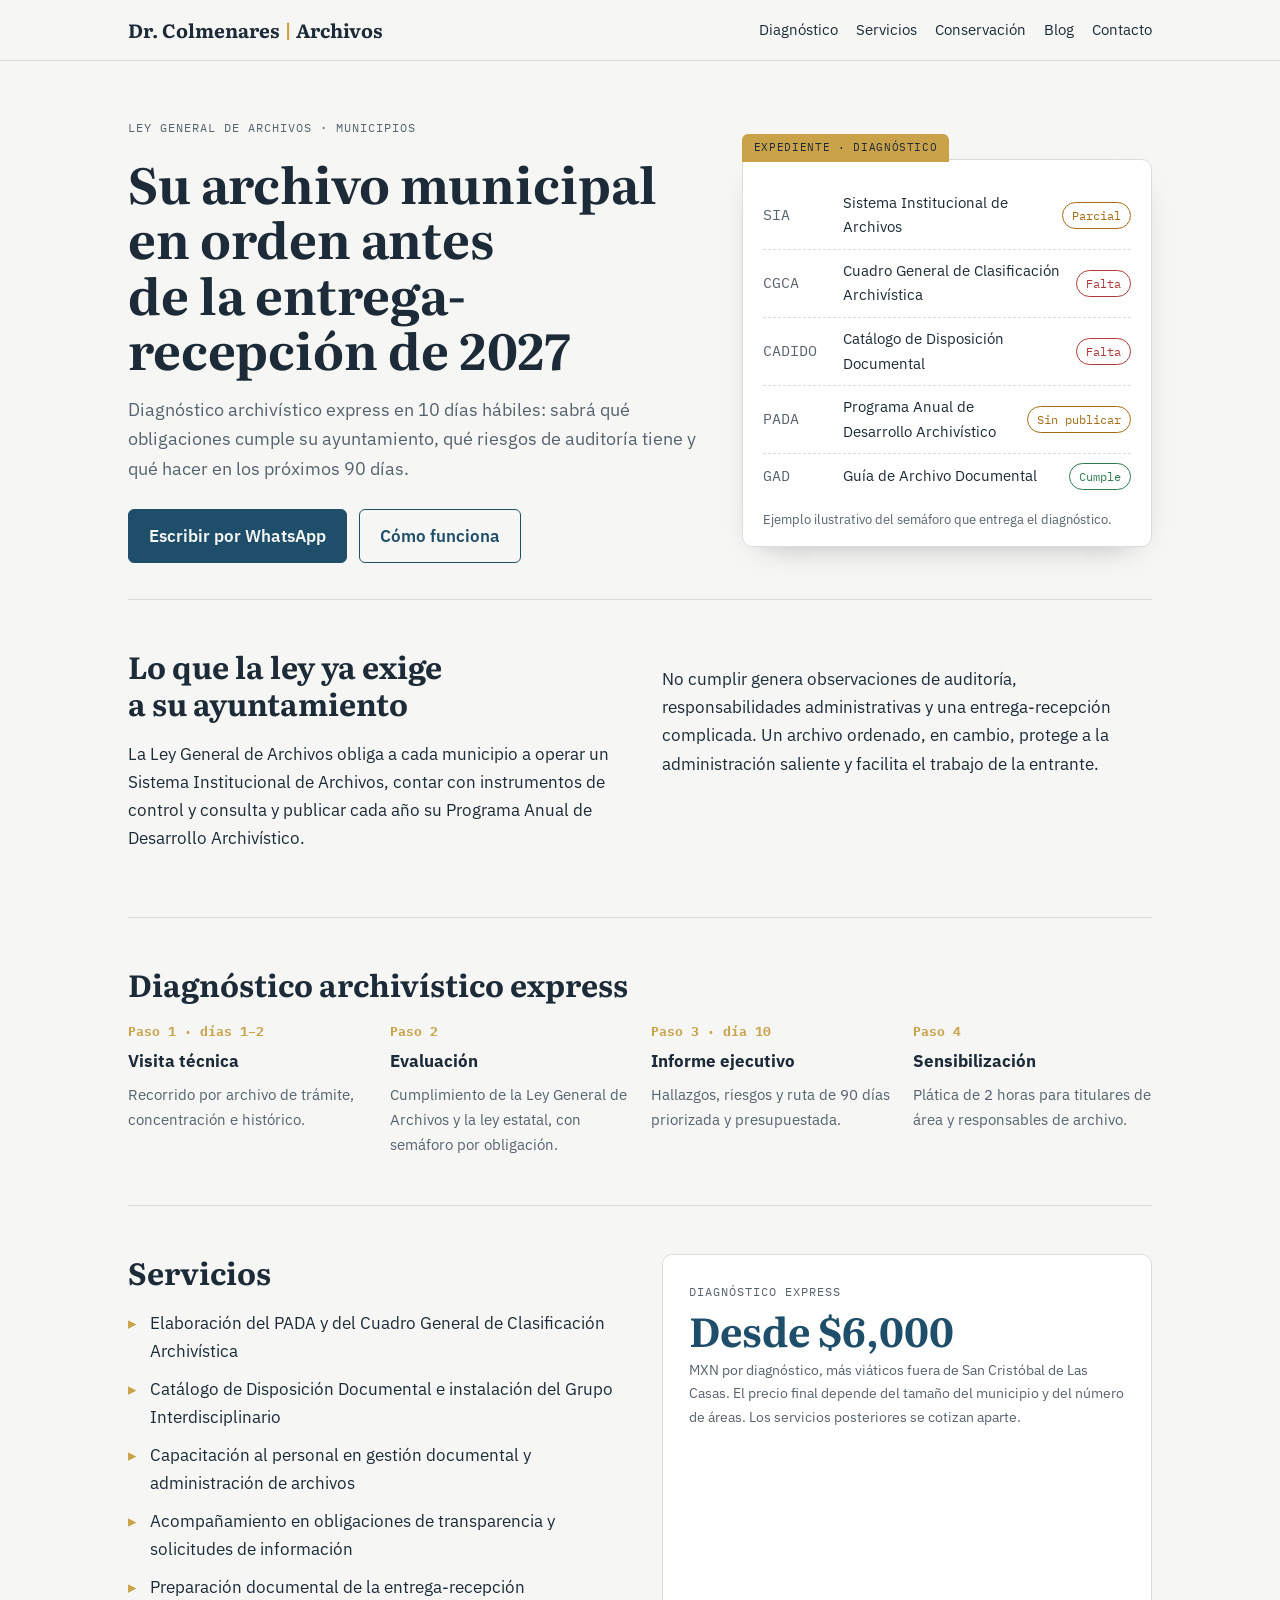
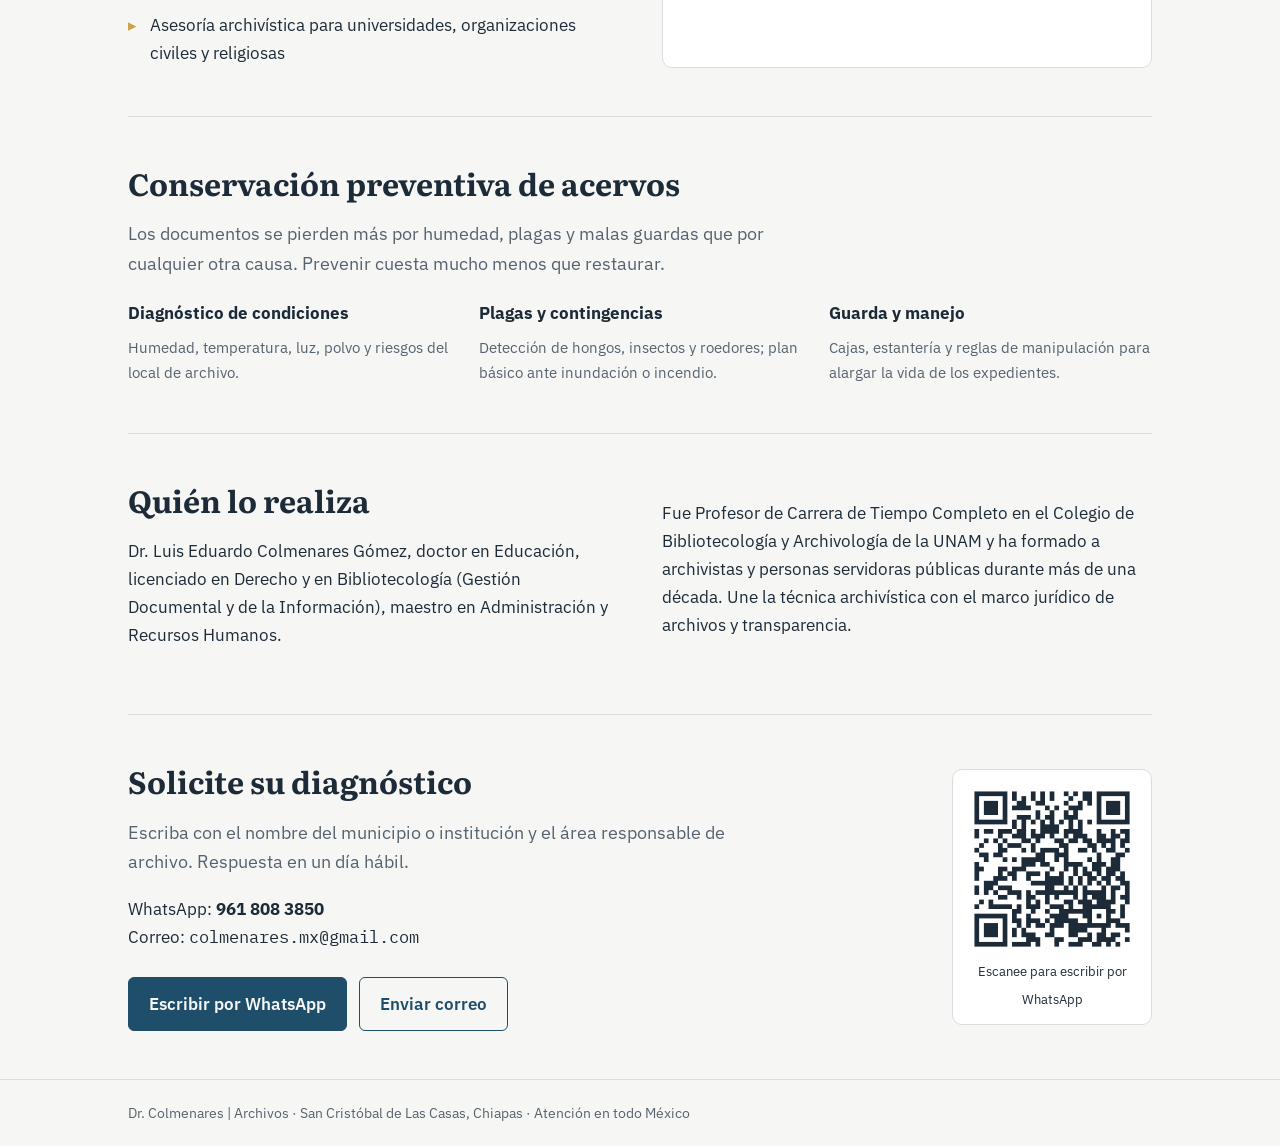
==== index.html @ ddfb0374 "Sitio inicial de Dr. Colmenares | Archivos Co-Authored-By: Claude Opus 5.5 <noreply@anthropic.com> C" ====
<!doctype html>
<html lang="es-MX">
<head>
<meta charset="utf-8">
<meta name="viewport" content="width=device-width, initial-scale=1">
<title>Dr. Colmenares | Archivos — Gestión documental y transparencia para municipios</title>
<meta name="description" content="Diagnóstico archivístico express para municipios en 10 días hábiles: cumplimiento de la Ley General de Archivos, conservación preventiva y preparación de la entrega-recepción.">
<meta property="og:title" content="Dr. Colmenares | Archivos">
<meta property="og:description" content="Su archivo municipal en orden antes de la entrega-recepción de 2027. Diagnóstico archivístico express.">
<meta property="og:type" content="website">
<meta property="og:locale" content="es_MX">
<link rel="icon" href="img/icono.svg" type="image/svg+xml">
<link rel="preconnect" href="https://fonts.googleapis.com">
<link rel="stylesheet" href="https://fonts.googleapis.com/css2?family=Literata:opsz,wght@7..72,500;7..72,700&family=IBM+Plex+Sans:wght@400;500;600&family=IBM+Plex+Mono:wght@400;500&display=swap">
<link rel="stylesheet" href="css/estilo.css">
<script type="application/ld+json">
{"@context":"https://schema.org","@type":"ProfessionalService","name":"Dr. Colmenares | Archivos","description":"Consultoría en gestión documental, archivos, conservación preventiva y transparencia para municipios y sujetos obligados.","areaServed":"MX","address":{"@type":"PostalAddress","addressLocality":"San Cristóbal de Las Casas","addressRegion":"Chiapas","addressCountry":"MX"},"email":"colmenares.mx@gmail.com","telephone":"+52 961 808 3850","founder":{"@type":"Person","name":"Luis Eduardo Colmenares Gómez","honorificPrefix":"Dr."}}
</script>
</head>
<body>
<header class="top"><div class="wrap">
  <a class="brand" href="./">Dr. Colmenares <span>|</span> Archivos</a>
  <nav class="menu"><a href="#diagnostico">Diagnóstico</a><a href="#servicios">Servicios</a><a href="#conservacion">Conservación</a><a href="blog/">Blog</a><a href="#contacto">Contacto</a></nav>
</div></header>

<main class="wrap">
  <div class="hero">
    <div>
      <div class="eyebrow">Ley General de Archivos · Municipios</div>
      <h1>Su archivo municipal en orden antes de la entrega-recepción de 2027</h1>
      <p class="lead">Diagnóstico archivístico express en 10 días hábiles: sabrá qué obligaciones cumple su ayuntamiento, qué riesgos de auditoría tiene y qué hacer en los próximos 90 días.</p>
      <div class="cta">
        <a class="btn primary" href="https://wa.me/529618083850?text=Hola%20Dr.%20Colmenares" target="_blank" rel="noopener">Escribir por WhatsApp</a>
        <a class="btn ghost" href="#diagnostico">Cómo funciona</a>
      </div>
    </div>
    <div class="folder" aria-label="Ejemplo del semáforo de cumplimiento">
      <div class="row"><span class="code">SIA</span><span>Sistema Institucional de Archivos</span><span class="pill warn">Parcial</span></div>
      <div class="row"><span class="code">CGCA</span><span>Cuadro General de Clasificación Archivística</span><span class="pill bad">Falta</span></div>
      <div class="row"><span class="code">CADIDO</span><span>Catálogo de Disposición Documental</span><span class="pill bad">Falta</span></div>
      <div class="row"><span class="code">PADA</span><span>Programa Anual de Desarrollo Archivístico</span><span class="pill warn">Sin publicar</span></div>
      <div class="row"><span class="code">GAD</span><span>Guía de Archivo Documental</span><span class="pill ok">Cumple</span></div>
      <p class="note">Ejemplo ilustrativo del semáforo que entrega el diagnóstico.</p>
    </div>
  </div>

  <section id="problema" class="cols">
    <div>
      <h2>Lo que la ley ya exige a su ayuntamiento</h2>
      <p>La Ley General de Archivos obliga a cada municipio a operar un Sistema Institucional de Archivos, contar con instrumentos de control y consulta y publicar cada año su Programa Anual de Desarrollo Archivístico.</p>
    </div>
    <div>
      <p>No cumplir genera observaciones de auditoría, responsabilidades administrativas y una entrega-recepción complicada. Un archivo ordenado, en cambio, protege a la administración saliente y facilita el trabajo de la entrante.</p>
    </div>
  </section>

  <section id="diagnostico">
    <h2>Diagnóstico archivístico express</h2>
    <div class="steps">
      <div><b>Paso 1 · días 1–2</b><h3>Visita técnica</h3><p>Recorrido por archivo de trámite, concentración e histórico.</p></div>
      <div><b>Paso 2</b><h3>Evaluación</h3><p>Cumplimiento de la Ley General de Archivos y la ley estatal, con semáforo por obligación.</p></div>
      <div><b>Paso 3 · día 10</b><h3>Informe ejecutivo</h3><p>Hallazgos, riesgos y ruta de 90 días priorizada y presupuestada.</p></div>
      <div><b>Paso 4</b><h3>Sensibilización</h3><p>Plática de 2 horas para titulares de área y responsables de archivo.</p></div>
    </div>
  </section>

  <section id="servicios" class="cols">
    <div>
      <h2>Servicios</h2>
      <ul class="clean">
        <li>Elaboración del PADA y del Cuadro General de Clasificación Archivística</li>
        <li>Catálogo de Disposición Documental e instalación del Grupo Interdisciplinario</li>
        <li>Capacitación al personal en gestión documental y administración de archivos</li>
        <li>Acompañamiento en obligaciones de transparencia y solicitudes de información</li>
        <li>Preparación documental de la entrega-recepción</li>
        <li>Asesoría archivística para universidades, organizaciones civiles y religiosas</li>
      </ul>
    </div>
    <div class="price">
      <span class="eyebrow">Diagnóstico express</span>
      <span class="amt">Desde $6,000</span>
      <small>MXN por diagnóstico, más viáticos fuera de San Cristóbal de Las Casas. El precio final depende del tamaño del municipio y del número de áreas. Los servicios posteriores se cotizan aparte.</small>
    </div>
  </section>

  <section id="conservacion">
    <h2>Conservación preventiva de acervos</h2>
    <p class="lead">Los documentos se pierden más por humedad, plagas y malas guardas que por cualquier otra causa. Prevenir cuesta mucho menos que restaurar.</p>
    <div class="grid3" style="margin-top:22px">
      <div><h3>Diagnóstico de condiciones</h3><p>Humedad, temperatura, luz, polvo y riesgos del local de archivo.</p></div>
      <div><h3>Plagas y contingencias</h3><p>Detección de hongos, insectos y roedores; plan básico ante inundación o incendio.</p></div>
      <div><h3>Guarda y manejo</h3><p>Cajas, estantería y reglas de manipulación para alargar la vida de los expedientes.</p></div>
    </div>
  </section>

  <section id="perfil" class="cols">
    <div>
      <h2>Quién lo realiza</h2>
      <p>Dr. Luis Eduardo Colmenares Gómez, doctor en Educación, licenciado en Derecho y en Bibliotecología (Gestión Documental y de la Información), maestro en Administración y Recursos Humanos.</p>
    </div>
    <div>
      <p>Fue Profesor de Carrera de Tiempo Completo en el Colegio de Bibliotecología y Archivología de la UNAM y ha formado a archivistas y personas servidoras públicas durante más de una década. Une la técnica archivística con el marco jurídico de archivos y transparencia.</p>
    </div>
  </section>

  <section id="contacto" class="contact">
    <div>
      <h2>Solicite su diagnóstico</h2>
      <p class="lead">Escriba con el nombre del municipio o institución y el área responsable de archivo. Respuesta en un día hábil.</p>
      <p>WhatsApp: <strong>961 808 3850</strong><br>Correo: <span class="mail">colmenares.mx@gmail.com</span></p>
      <div class="cta"><a class="btn primary" href="https://wa.me/529618083850?text=Hola%20Dr.%20Colmenares" target="_blank" rel="noopener">Escribir por WhatsApp</a><a class="btn ghost" href="mailto:colmenares.mx@gmail.com">Enviar correo</a></div>
    </div>
    <div class="qr"><img src="img/qr-whatsapp.png" alt="Código QR para escribir por WhatsApp al Dr. Colmenares" width="200" height="200"><span>Escanee para escribir por WhatsApp</span></div>
  </section>
</main>

<footer><div class="wrap">Dr. Colmenares | Archivos · San Cristóbal de Las Casas, Chiapas · Atención en todo México</div></footer>
</body>
</html>
---- css/estilo.css ----
/* Dr. Colmenares | Archivos — expediente: columna documental con pestaña manila */
:root{
  --bg:#f6f7f5; --surface:#ffffff; --ink:#1d2b38; --muted:#56626e; --line:#d9dedd;
  --accent:#1f4e6b; --manila:#c9a24a; --ok:#2f7d4f; --warn:#a86b12; --bad:#b33a3a;
  --display:"Literata", Georgia, serif; --body:"IBM Plex Sans", system-ui, sans-serif; --mono:"IBM Plex Mono", ui-monospace, monospace;
  color-scheme:light;
}
@media (prefers-color-scheme: dark){:root{
  --bg:#12181e; --surface:#1a222a; --ink:#e4e9ec; --muted:#9aa7b1; --line:#2c3843;
  --accent:#7fb3d3; --manila:#d8b866; --ok:#5fbf86; --warn:#e0a84a; --bad:#e07070; color-scheme:dark}}
*{box-sizing:border-box}
html{scroll-behavior:smooth}
body{margin:0;background:var(--bg);color:var(--ink);font-family:var(--body);font-size:17px;line-height:1.65}
img{max-width:100%;height:auto}
a{color:var(--accent)}
a:focus-visible,button:focus-visible{outline:2px solid var(--manila);outline-offset:2px}
.wrap{max-width:1060px;margin:0 auto;padding:0 max(18px,env(safe-area-inset-left))}
header.top{position:sticky;top:0;z-index:10;background:var(--bg);border-bottom:1px solid var(--line)}
header.top .wrap{display:flex;justify-content:space-between;align-items:center;gap:12px;flex-wrap:wrap;padding-block:14px}
.brand{font-family:var(--display);font-weight:700;font-size:1.2rem;text-decoration:none;color:var(--ink)}
.brand span{color:var(--manila)}
nav.menu{display:flex;gap:18px;flex-wrap:wrap;font-size:.95rem}
nav.menu a{text-decoration:none;color:var(--ink)} nav.menu a:hover{color:var(--accent)}
.eyebrow{font-family:var(--mono);font-size:.78rem;letter-spacing:.08em;text-transform:uppercase;color:var(--muted)}
h1{font-family:var(--display);font-size:clamp(2rem,4.6vw,3.1rem);line-height:1.12;margin:.35em 0 .35em;text-wrap:balance}
h2{font-family:var(--display);font-size:clamp(1.5rem,3vw,1.9rem);line-height:1.2;margin:0 0 .6em;text-wrap:balance}
h3{font-size:1.05rem;margin:0 0 .4em}
.lead{font-size:1.12rem;color:var(--muted);max-width:60ch}
.hero{display:grid;grid-template-columns:1.25fr .9fr;gap:44px;align-items:center;padding-block:56px 36px}
.hero>*,.cols>*,.grid3>*{min-width:0}
.cta{display:flex;gap:12px;flex-wrap:wrap;margin-top:26px}
.btn{display:inline-block;padding:12px 20px;border-radius:6px;font-weight:600;text-decoration:none;border:1px solid var(--accent)}
.btn.primary{background:var(--accent);color:var(--bg)} .btn.ghost{color:var(--accent)}
.folder{position:relative;background:var(--surface);border:1px solid var(--line);border-radius:4px 10px 10px 10px;padding:22px 20px 16px;margin-top:26px;box-shadow:0 12px 32px -20px rgba(0,0,0,.4)}
.folder::before{content:"EXPEDIENTE · DIAGNÓSTICO";position:absolute;top:-26px;left:-1px;background:var(--manila);color:#1d2b38;font-family:var(--mono);font-size:.68rem;letter-spacing:.06em;padding:5px 12px;border-radius:6px 6px 0 0}
.row{display:grid;grid-template-columns:70px 1fr auto;gap:10px;align-items:center;padding:9px 0;border-bottom:1px dashed var(--line);font-size:.93rem}
.row:last-of-type{border-bottom:0}
.code{font-family:var(--mono);color:var(--muted)}
.pill{font-family:var(--mono);font-size:.72rem;padding:3px 9px;border-radius:999px;border:1px solid currentColor;white-space:nowrap}
.ok{color:var(--ok)} .warn{color:var(--warn)} .bad{color:var(--bad)}
.note{font-size:.8rem;color:var(--muted);margin:10px 0 0}
section{padding-block:48px;border-top:1px solid var(--line)}
.steps{display:grid;grid-template-columns:repeat(4,1fr);gap:22px}
.steps b{display:block;font-family:var(--mono);font-size:.8rem;color:var(--manila);margin-bottom:6px}
.steps p,.grid3 p{margin:0;color:var(--muted);font-size:.95rem}
.grid3{display:grid;grid-template-columns:repeat(3,1fr);gap:28px}
.cols{display:grid;grid-template-columns:1fr 1fr;gap:44px}
ul.clean{list-style:none;padding:0;margin:0;display:grid;gap:10px}
ul.clean li{padding-left:22px;position:relative}
ul.clean li::before{content:"▸";position:absolute;left:0;color:var(--manila)}
.price{background:var(--surface);border:1px solid var(--line);border-radius:10px;padding:26px;display:grid;gap:8px;align-content:start}
.price .amt{font-family:var(--display);font-size:2.5rem;font-weight:700;color:var(--accent);line-height:1}
.price small{color:var(--muted)}
.contact{display:grid;grid-template-columns:1fr auto;gap:32px;align-items:center}
.contact>*{min-width:0}
.qr{background:#fff;border:1px solid var(--line);border-radius:10px;padding:12px;text-align:center;width:200px}
.qr img{display:block;width:100%}
.qr span{font-size:.8rem;color:#1d2b38}
.mail{font-family:var(--mono);overflow-wrap:anywhere}
article.post{max-width:68ch;margin:0 auto;padding-block:48px}
article.post h2{margin-top:1.4em}
.posts{display:grid;gap:18px}
.posts a{display:block;background:var(--surface);border:1px solid var(--line);border-radius:10px;padding:20px;text-decoration:none;color:var(--ink)}
.posts a:hover{border-color:var(--accent)}
footer{border-top:1px solid var(--line);padding-block:22px;color:var(--muted);font-size:.85rem}
@media (max-width:860px){.hero,.cols,.contact{grid-template-columns:1fr}.steps{grid-template-columns:1fr 1fr}.grid3{grid-template-columns:1fr}}
@media (max-width:480px){.steps{grid-template-columns:1fr}.row{grid-template-columns:58px 1fr}.row .pill{grid-column:2;justify-self:start}}
@media (prefers-reduced-motion:no-preference){.btn{transition:transform .15s}.btn:hover{transform:translateY(-1px)}}
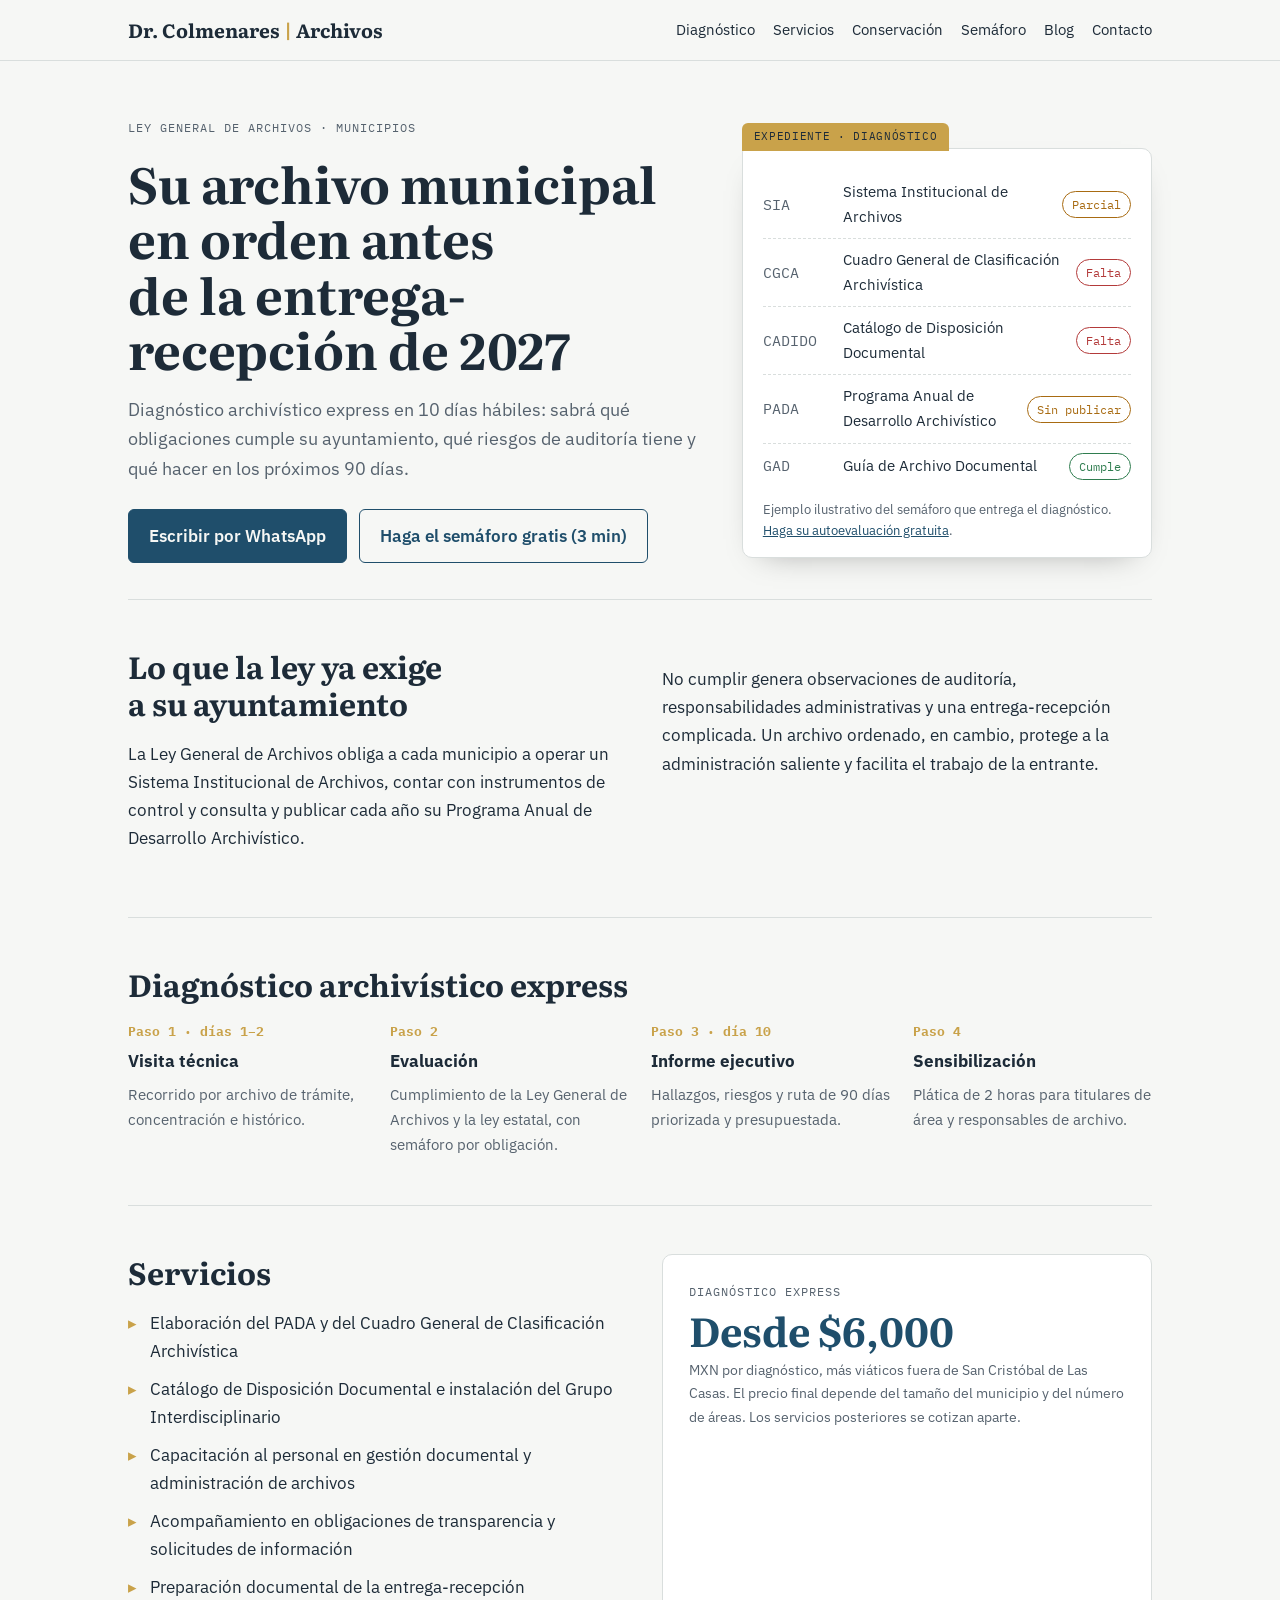
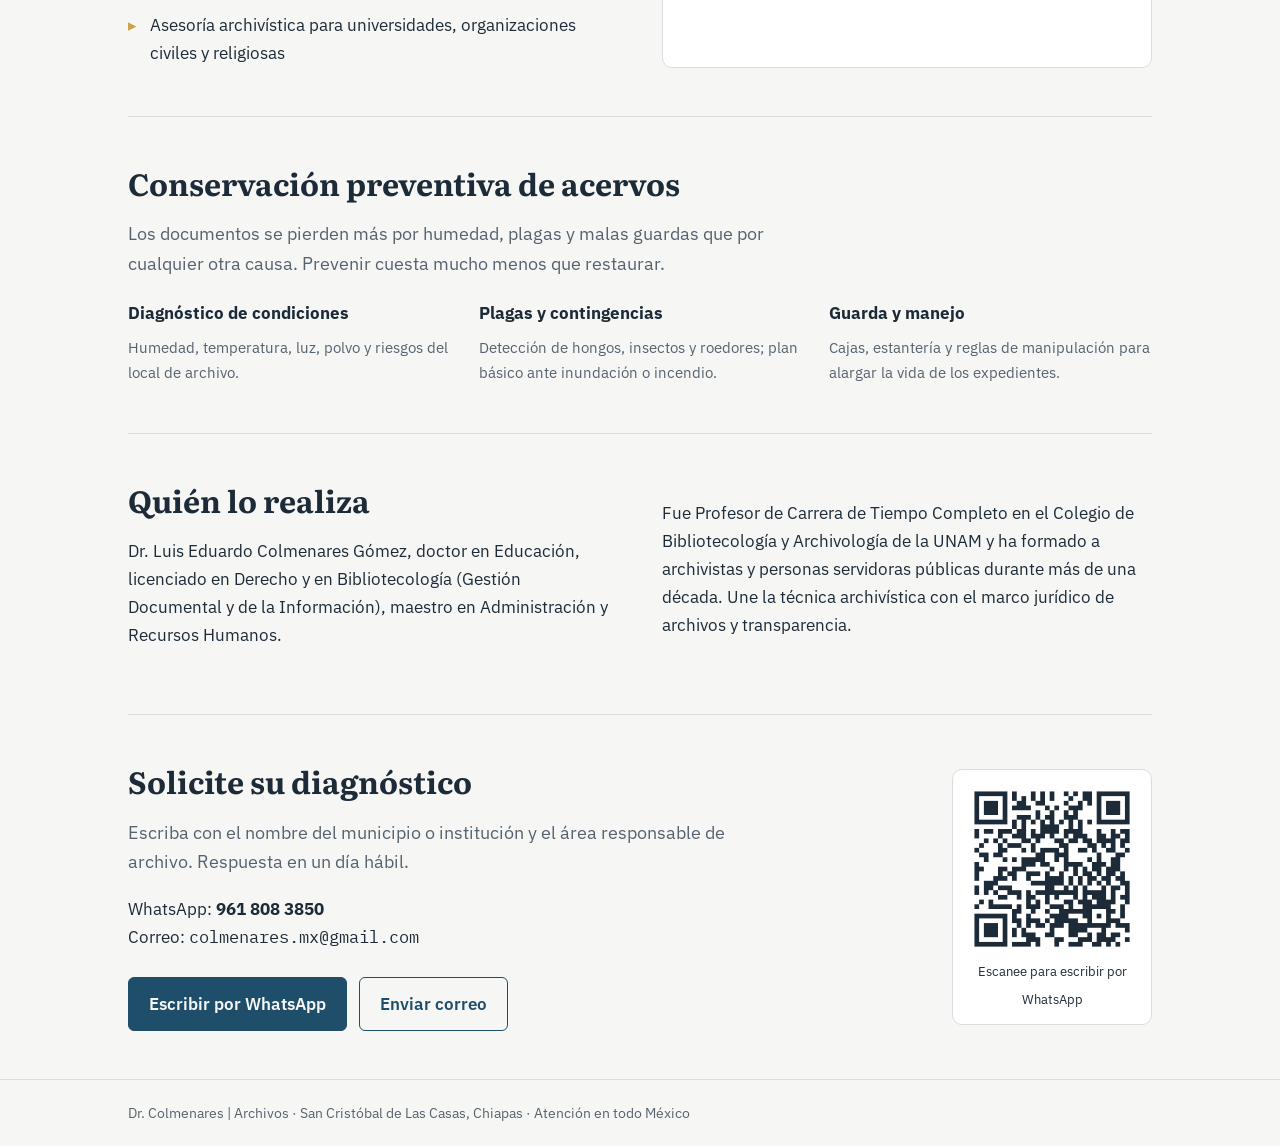
==== commit df606f55: "Agregar Semáforo archivístico municipal (semaforo.html) Autoevaluación de 15 preguntas (Sí/Parcial/N" ====
--- a/index.html
+++ b/index.html
@@ -20,7 +20,7 @@
 <body>
 <header class="top"><div class="wrap">
   <a class="brand" href="./">Dr. Colmenares <span>|</span> Archivos</a>
-  <nav class="menu"><a href="#diagnostico">Diagnóstico</a><a href="#servicios">Servicios</a><a href="#conservacion">Conservación</a><a href="blog/">Blog</a><a href="#contacto">Contacto</a></nav>
+  <nav class="menu"><a href="#diagnostico">Diagnóstico</a><a href="#servicios">Servicios</a><a href="#conservacion">Conservación</a><a href="semaforo.html">Semáforo</a><a href="blog/">Blog</a><a href="#contacto">Contacto</a></nav>
 </div></header>
 
 <main class="wrap">
@@ -31,7 +31,7 @@
       <p class="lead">Diagnóstico archivístico express en 10 días hábiles: sabrá qué obligaciones cumple su ayuntamiento, qué riesgos de auditoría tiene y qué hacer en los próximos 90 días.</p>
       <div class="cta">
         <a class="btn primary" href="https://wa.me/529618083850?text=Hola%20Dr.%20Colmenares" target="_blank" rel="noopener">Escribir por WhatsApp</a>
-        <a class="btn ghost" href="#diagnostico">Cómo funciona</a>
+        <a class="btn ghost" href="semaforo.html">Haga el semáforo gratis (3 min)</a>
       </div>
     </div>
     <div class="folder" aria-label="Ejemplo del semáforo de cumplimiento">
@@ -40,7 +40,7 @@
       <div class="row"><span class="code">CADIDO</span><span>Catálogo de Disposición Documental</span><span class="pill bad">Falta</span></div>
       <div class="row"><span class="code">PADA</span><span>Programa Anual de Desarrollo Archivístico</span><span class="pill warn">Sin publicar</span></div>
       <div class="row"><span class="code">GAD</span><span>Guía de Archivo Documental</span><span class="pill ok">Cumple</span></div>
-      <p class="note">Ejemplo ilustrativo del semáforo que entrega el diagnóstico.</p>
+      <p class="note">Ejemplo ilustrativo del semáforo que entrega el diagnóstico. <a href="semaforo.html">Haga su autoevaluación gratuita</a>.</p>
     </div>
   </div>
 
